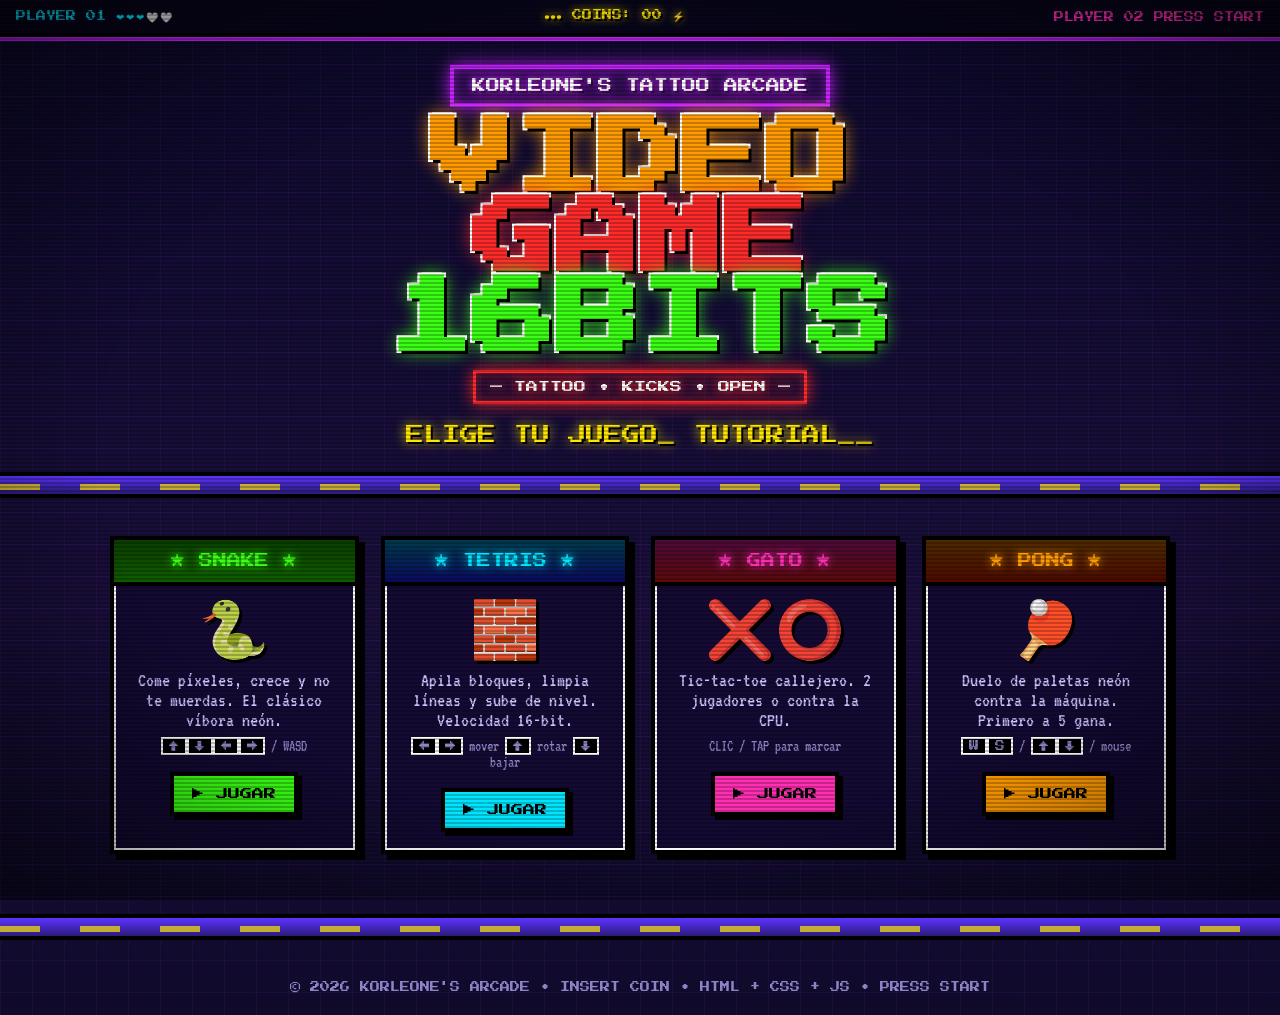
==== index.html @ 412ecea4 "Add files via upload" ====
<!DOCTYPE html>
<html lang="es">
<head>
<meta charset="UTF-8">
<meta name="viewport" content="width=device-width, initial-scale=1.0">
<title>KORLEONE'S ARCADE - VIDEO GAME 16BITS</title>
<link rel="stylesheet" href="css/arcade.css">
</head>
<body>
<div class="hud">
  <div class="p1">PLAYER 01 <span class="hearts">❤❤❤🤍🤍</span></div>
  <div class="coins">●●● COINS: <span id="coins">00</span> ⚡</div>
  <div class="p2">PLAYER 02 <span class="blink">PRESS START</span></div>
</div>

<div class="hero">
  <div class="neon-small">KORLEONE'S TATTOO ARCADE</div>
  <h1 class="main-title">
    <span class="l1">VIDEO</span><br>
    <span class="l2">GAME</span><br>
    <span class="l3">16BITS</span>
  </h1>
  <div class="neon-red">— TATTOO • KICKS • OPEN —</div>
  <div class="subtitle">ELIGE TU JUEGO_ TUTORIAL_</div>
</div>

<div class="street"></div>

<main class="grid">
  <div class="card snake">
    <div class="card-top">★ SNAKE ★</div>
    <div class="card-body">
      <div class="pixel-icon">🐍</div>
      <p>Come píxeles, crece y no te muerdas. El clásico víbora neón.</p>
      <div class="controls-hint"><kbd>↑</kbd><kbd>↓</kbd><kbd>←</kbd><kbd>→</kbd> / WASD</div>
      <a class="play-btn" href="snake.html">▶ JUGAR</a>
    </div>
  </div>

  <div class="card tetris">
    <div class="card-top">★ TETRIS ★</div>
    <div class="card-body">
      <div class="pixel-icon">🧱</div>
      <p>Apila bloques, limpia líneas y sube de nivel. Velocidad 16-bit.</p>
      <div class="controls-hint"><kbd>←</kbd><kbd>→</kbd> mover <kbd>↑</kbd> rotar <kbd>↓</kbd> bajar</div>
      <a class="play-btn" href="tetris.html">▶ JUGAR</a>
    </div>
  </div>

  <div class="card gato">
    <div class="card-top">★ GATO ★</div>
    <div class="card-body">
      <div class="pixel-icon">❌⭕</div>
      <p>Tic-tac-toe callejero. 2 jugadores o contra la CPU.</p>
      <div class="controls-hint">CLIC / TAP para marcar</div>
      <a class="play-btn" href="gato.html">▶ JUGAR</a>
    </div>
  </div>

  <div class="card pong">
    <div class="card-top">★ PONG ★</div>
    <div class="card-body">
      <div class="pixel-icon">🏓</div>
      <p>Duelo de paletas neón contra la máquina. Primero a 5 gana.</p>
      <div class="controls-hint"><kbd>W</kbd><kbd>S</kbd> / <kbd>↑</kbd><kbd>↓</kbd> / mouse</div>
      <a class="play-btn" href="pong.html">▶ JUGAR</a>
    </div>
  </div>
</main>

<div class="street"></div>
<footer>© 2026 KORLEONE'S ARCADE • INSERT COIN • HTML + CSS + JS • <span class="blink">PRESS START</span></footer>
<script src="js/home.js"></script>
</body>
</html>
---- css/arcade.css ----
@import url('https://fonts.googleapis.com/css2?family=Press+Start+2P&family=VT323&display=swap');

:root{
  --bg:#0e0a2e;
  --bg2:#1a0f3c;
  --brick:#2b1245;
  --purple:#c724ff;
  --pink:#ff2fb3;
  --red:#ff2b2b;
  --orange:#ff9a00;
  --yellow:#ffe600;
  --green:#39ff14;
  --cyan:#00e5ff;
  --white:#fff;
  --pixel-border: 4px solid #000;
}
*{box-sizing:border-box;margin:0;padding:0}
body{
  background:var(--bg);
  color:#fff;
  font-family:'VT323',monospace;
  font-size:20px;
  min-height:100vh;
  overflow-x:hidden;
  background-image:
    linear-gradient(rgba(199,36,255,.08) 1px, transparent 1px),
    linear-gradient(90deg, rgba(199,36,255,.08) 1px, transparent 1px),
    linear-gradient(180deg, #0e0a2e 0%, #1a0f3c 60%, #0f0a2a 100%);
  background-size:32px 32px,32px 32px,100% 100%;
}
body::before{
  content:"";
  position:fixed;inset:0;pointer-events:none;z-index:50;
  background:repeating-linear-gradient(0deg, rgba(0,0,0,.22) 0 2px, transparent 2px 4px);
  mix-blend-mode:multiply;
}
body::after{
  content:"";position:fixed;inset:0;pointer-events:none;z-index:51;
  background:radial-gradient(ellipse at center, transparent 60%, rgba(0,0,0,.5) 100%);
}

.pixel{font-family:'Press Start 2P',monospace}
a{color:inherit;text-decoration:none}

/* TOP HUD */
.hud{
  display:flex;justify-content:space-between;align-items:center;
  padding:10px 16px;
  background:#08061c;
  border-bottom:4px solid #000;
  box-shadow:0 4px 0 var(--purple);
  font-family:'Press Start 2P',monospace;
  font-size:10px;
  position:sticky;top:0;z-index:20;
}
.hud .coins{color:var(--yellow);text-shadow:2px 2px 0 #000,0 0 8px var(--yellow)}
.hud .p1{color:var(--cyan)} .hud .p2{color:var(--pink)}
.blink{animation:blink 1s steps(2) infinite}
@keyframes blink{50%{opacity:0}}
.hearts{letter-spacing:2px}

/* HERO */
.hero{text-align:center;padding:28px 16px 10px;position:relative}
.neon-small{
  font-family:'Press Start 2P',monospace;
  color:#fff;
  text-shadow:0 0 6px var(--purple),0 0 18px var(--purple),2px 2px 0 #000;
  border:4px solid var(--purple);
  display:inline-block;padding:10px 18px;
  background:rgba(199,36,255,.12);
  box-shadow:0 0 18px var(--purple),inset 0 0 12px rgba(199,36,255,.6);
  font-size:14px;margin-bottom:14px;
}
.neon-red{
  font-family:'Press Start 2P',monospace;
  color:#fff;font-size:12px;
  text-shadow:0 0 8px var(--red),0 0 20px var(--red);
  border:3px solid var(--red);
  display:inline-block;padding:8px 14px;margin:10px 0;
  box-shadow:0 0 16px var(--red),inset 0 0 10px rgba(255,43,43,.5);
  background:rgba(255,43,43,.08);
}
.main-title{
  font-family:'Press Start 2P',monospace;
  font-weight:900;line-height:.95;
  font-size:clamp(36px,8vw,84px);
  -webkit-text-stroke:2px #000;
  paint-order:stroke fill;
}
.main-title .l1{color:var(--orange);text-shadow:3px 3px 0 #000, -2px -2px 0 #fff, 2px -2px 0 #fff, -2px 2px 0 #fff, 0 0 18px var(--orange)}
.main-title .l2{color:var(--red);text-shadow:3px 3px 0 #000, -2px -2px 0 #fff, 2px -2px 0 #fff, -2px 2px 0 #fff, 0 0 18px var(--red)}
.main-title .l3{color:var(--green);text-shadow:3px 3px 0 #000, -2px -2px 0 #fff, 2px -2px 0 #fff, -2px 2px 0 #fff, 0 0 18px var(--green)}
.subtitle{font-family:'Press Start 2P',monospace;color:var(--yellow);margin-top:12px;font-size:clamp(10px,2.5vw,18px);text-shadow:2px 2px 0 #000,0 0 12px var(--yellow)}
.subtitle::after{content:"_";animation:blink 1s steps(2) infinite}

/* STREET FLOOR */
.street{
  height:26px;background:linear-gradient(180deg,#5d33ff 0%,#2a1a7a 100%);
  border-top:4px solid #000;border-bottom:4px solid #000;
  margin:18px 0;position:relative;
}
.street::after{
  content:"";position:absolute;top:8px;left:0;right:0;height:6px;
  background:repeating-linear-gradient(90deg,var(--yellow) 0 40px,transparent 40px 80px);
  opacity:.7;
}

/* GAME GRID */
.grid{
  display:grid;grid-template-columns:repeat(auto-fit,minmax(240px,1fr));
  gap:22px;padding:20px;max-width:1100px;margin:0 auto 40px;
}
.card{
  background:#140a33;
  border:4px solid #000;
  box-shadow:6px 6px 0 #000, 0 0 0 2px #fff inset;
  padding:0;position:relative;overflow:hidden;
  transition:transform .15s steps(3);
}
.card:hover{transform:translateY(-6px) scale(1.02)}
.card-top{padding:14px;text-align:center;border-bottom:4px solid #000;font-family:'Press Start 2P',monospace;font-size:14px}
.card.snake .card-top{background:linear-gradient(180deg,#0a3d00,#0f5d00);color:var(--green);text-shadow:0 0 10px var(--green)}
.card.tetris .card-top{background:linear-gradient(180deg,#003a4d,#0a0a5d);color:var(--cyan);text-shadow:0 0 10px var(--cyan)}
.card.gato .card-top{background:linear-gradient(180deg,#4d0a3a,#5d0a0a);color:var(--pink);text-shadow:0 0 10px var(--pink)}
.card.pong .card-top{background:linear-gradient(180deg,#4d2a00,#4d0a00);color:var(--orange);text-shadow:0 0 10px var(--orange)}
.card-body{padding:18px;text-align:center}
.pixel-icon{
  font-size:56px;line-height:1;filter:drop-shadow(3px 3px 0 #000);
  image-rendering:pixelated;
  display:inline-block;margin-bottom:10px;
  animation:float 2s steps(4) infinite;
}
@keyframes float{50%{transform:translateY(-6px)}}
.card p{color:#cbbfff;min-height:48px}
.controls-hint{font-size:16px;color:#8f83c7;margin:8px 0}
.play-btn{
  display:inline-block;margin-top:10px;
  font-family:'Press Start 2P',monospace;font-size:12px;
  background:var(--yellow);color:#000;
  border:4px solid #000;box-shadow:4px 4px 0 #000;
  padding:12px 18px;cursor:pointer;
}
.play-btn:hover{background:#fff;box-shadow:4px 4px 0 #000,0 0 14px var(--yellow)}
.card.snake .play-btn{background:var(--green)}
.card.tetris .play-btn{background:var(--cyan)}
.card.gato .play-btn{background:var(--pink)}
.card.pong .play-btn{background:var(--orange)}

/* GAME PAGE LAYOUT */
.wrap{max-width:1000px;margin:0 auto;padding:20px}
.back{
  display:inline-block;font-family:'Press Start 2P',monospace;font-size:11px;
  background:#000;color:var(--yellow);border:3px solid var(--yellow);
  padding:10px 14px;margin-bottom:16px;box-shadow:0 0 12px rgba(255,230,0,.6);
}
.back:hover{background:var(--yellow);color:#000}
.game-title{
  font-family:'Press Start 2P',monospace;text-align:center;
  font-size:clamp(18px,4vw,32px);margin:6px 0 14px;
  text-shadow:3px 3px 0 #000;
}
.scorebar{
  display:flex;gap:12px;justify-content:center;flex-wrap:wrap;
  font-family:'Press Start 2P',monospace;font-size:11px;margin-bottom:14px;
}
.scorebar div{background:#000;border:3px solid #fff;padding:8px 12px;box-shadow:4px 4px 0 #000}
.stage{
  background:#08061c;border:4px solid #000;
  box-shadow:6px 6px 0 #000,0 0 24px rgba(199,36,255,.6);
  padding:16px;display:flex;flex-direction:column;align-items:center;gap:12px;
}
canvas{background:#000;border:4px solid #222;image-rendering:pixelated;max-width:100%;height:auto;touch-action:none}
.btn-row{display:flex;gap:10px;flex-wrap:wrap;justify-content:center}
.arcade-btn{
  font-family:'Press Start 2P',monospace;font-size:11px;
  border:4px solid #000;box-shadow:4px 4px 0 #000;
  padding:12px 16px;background:var(--purple);color:#fff;cursor:pointer;
}
.arcade-btn:active{transform:translate(2px,2px);box-shadow:2px 2px 0 #000}
.arcade-btn.green{background:var(--green);color:#000}
.arcade-btn.yellow{background:var(--yellow);color:#000}
.arcade-btn.cyan{background:var(--cyan);color:#000}
.overlay{
  position:fixed;inset:0;background:rgba(0,0,0,.75);
  display:none;align-items:center;justify-content:center;z-index:100;padding:20px;
}
.overlay.show{display:flex}
.overlay-box{
  background:#140a33;border:4px solid #fff;box-shadow:0 0 30px var(--pink);
  padding:28px;text-align:center;font-family:'Press Start 2P',monospace;
}
.overlay-box h2{margin-bottom:12px}
.mobile-pad{display:grid;grid-template-columns:repeat(3,64px);gap:8px;justify-content:center;margin-top:8px}
.mobile-pad button{
  height:56px;font-size:22px;background:#222;color:#fff;
  border:3px solid #fff;box-shadow:3px 3px 0 #000;
}
footer{text-align:center;padding:24px;color:#8f83c7;font-family:'Press Start 2P',monospace;font-size:10px}
kbd{background:#000;border:2px solid #fff;padding:2px 6px;font-family:'Press Start 2P',monospace;font-size:10px}
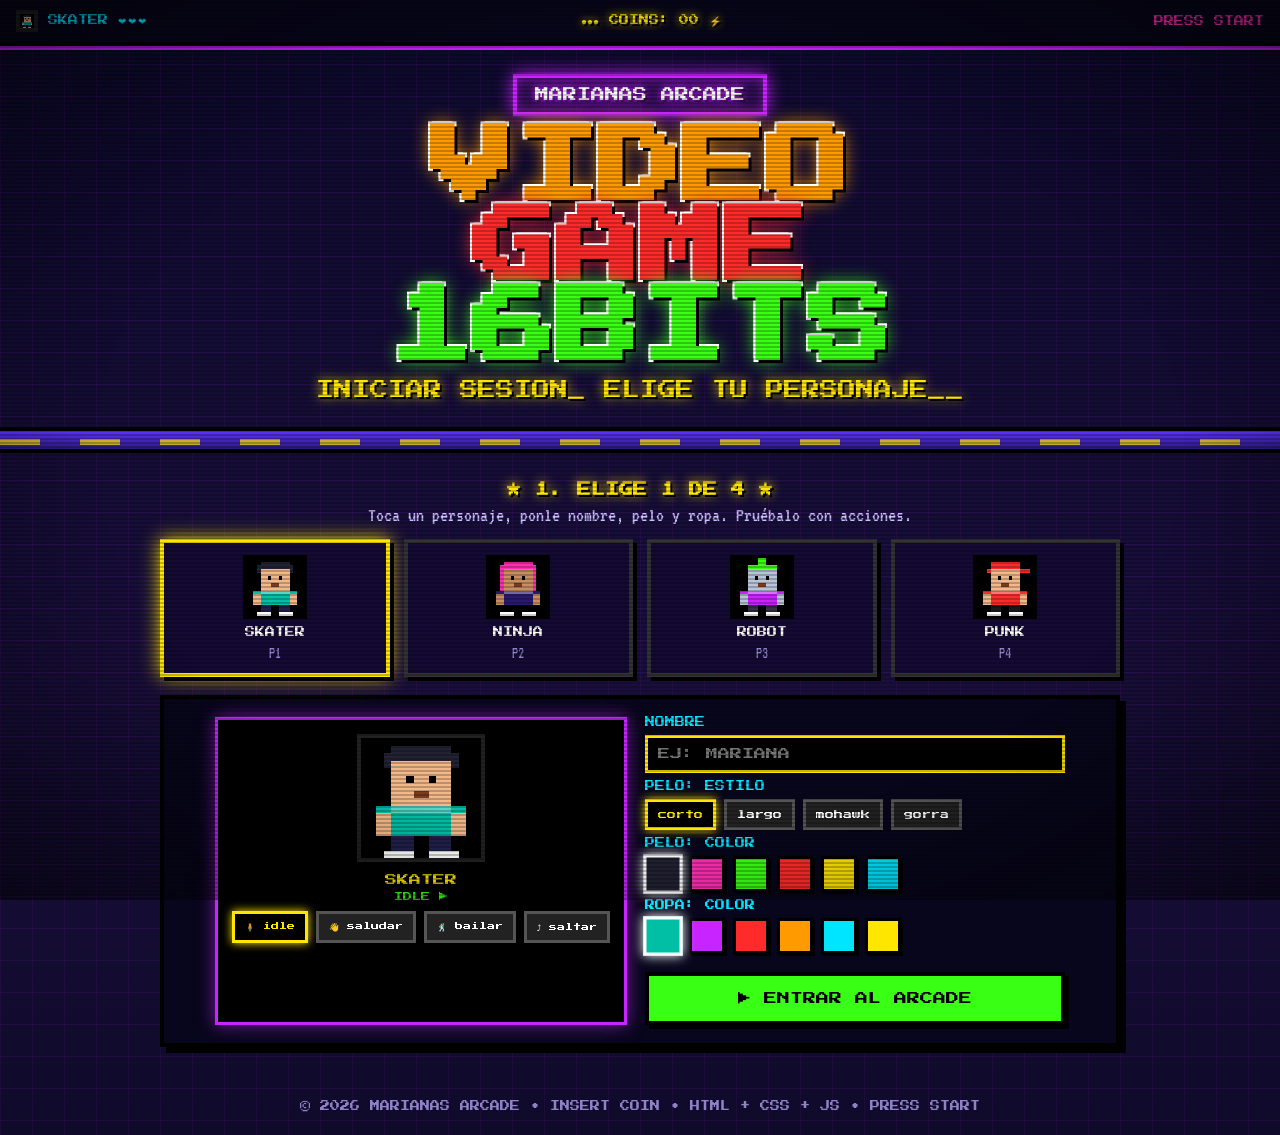
==== commit 070b5e12: "Add files via upload" ====
--- a/index.html
+++ b/index.html
@@ -3,73 +3,86 @@
 <head>
 <meta charset="UTF-8">
 <meta name="viewport" content="width=device-width, initial-scale=1.0">
-<title>KORLEONE'S ARCADE - VIDEO GAME 16BITS</title>
+<title>MARIANAS ARCADE - VIDEO GAME 16BITS</title>
 <link rel="stylesheet" href="css/arcade.css">
 </head>
 <body>
 <div class="hud">
-  <div class="p1">PLAYER 01 <span class="hearts">❤❤❤🤍🤍</span></div>
+  <div class="p1"><canvas id="hudMini" width="16" height="16" style="width:22px;height:22px;image-rendering:pixelated;vertical-align:middle;background:#000"></canvas> <span id="hudPlayerName">INVITADO</span> <span class="hearts">❤❤❤</span></div>
   <div class="coins">●●● COINS: <span id="coins">00</span> ⚡</div>
-  <div class="p2">PLAYER 02 <span class="blink">PRESS START</span></div>
+  <div class="p2"><button id="logoutBtn" class="mini-btn" style="display:none">CAMBIAR PJ</button><span class="blink">PRESS START</span></div>
 </div>
 
-<div class="hero">
-  <div class="neon-small">KORLEONE'S TATTOO ARCADE</div>
-  <h1 class="main-title">
-    <span class="l1">VIDEO</span><br>
-    <span class="l2">GAME</span><br>
-    <span class="l3">16BITS</span>
-  </h1>
-  <div class="neon-red">— TATTOO • KICKS • OPEN —</div>
-  <div class="subtitle">ELIGE TU JUEGO_ TUTORIAL_</div>
+<!-- PANTALLA 1: LOGIN / ELIGE PERSONAJE -->
+<div id="loginScreen">
+  <div class="hero">
+    <div class="neon-small">MARIANAS ARCADE</div>
+    <h1 class="main-title"><span class="l1">VIDEO</span><br><span class="l2">GAME</span><br><span class="l3">16BITS</span></h1>
+    <div class="subtitle">INICIAR SESION_ ELIGE TU PERSONAJE_</div>
+  </div>
+  <div class="street"></div>
+  <section class="wrap char-section">
+    <h2 class="pixel section-title">★ 1. ELIGE 1 DE 4 ★</h2>
+    <p class="char-sub">Toca un personaje, ponle nombre, pelo y ropa. Pruébalo con acciones.</p>
+    <div class="char-grid" id="charGrid"></div>
+    <div class="custom-panel">
+      <div class="preview-box">
+        <canvas id="bigPreview" width="16" height="16"></canvas>
+        <div id="previewName" class="pixel">SKATER</div>
+        <div class="preview-tag" id="actionTag">IDLE</div>
+        <div class="opt-row center" id="actionRow" style="justify-content:center;margin-top:10px"></div>
+      </div>
+      <div class="custom-controls">
+        <label class="pixel small-label">NOMBRE</label>
+        <input id="inpName" maxlength="10" placeholder="EJ: MARIANA" autocomplete="off">
+        <label class="pixel small-label">PELO: ESTILO</label>
+        <div class="opt-row" id="hairStyles"></div>
+        <label class="pixel small-label">PELO: COLOR</label>
+        <div class="opt-row" id="hairColors"></div>
+        <label class="pixel small-label">ROPA: COLOR</label>
+        <div class="opt-row" id="shirtColors"></div>
+        <button class="arcade-btn green big-enter" id="enterBtn">▶ ENTRAR AL ARCADE</button>
+      </div>
+    </div>
+  </section>
 </div>
 
-<div class="street"></div>
+<!-- PANTALLA 2: JUEGOS -->
+<div id="arcadeScreen" style="display:none">
+  <div class="hero small-hero">
+    <div class="neon-small">MARIANAS ARCADE</div>
+    <h1 class="main-title small">BIENVENIDO <span id="welcomeName" style="color:#ffe600">PLAYER</span></h1>
+    <div class="subtitle">ELIGE TU JUEGO_</div>
+    <div class="welcome-row"><canvas id="welcomeMini" width="16" height="16"></canvas><span id="welcomeInfo" class="pixel" style="font-size:10px"></span></div>
+  </div>
+  <div class="street"></div>
+  <main class="grid">
+    <div class="card snake">
+      <div class="card-top">★ SNAKE ★</div>
+      <div class="card-body"><div class="pixel-icon">🐍</div><p>Come píxeles, crece y no te muerdas.</p><div class="controls-hint"><kbd>↑</kbd><kbd>↓</kbd><kbd>←</kbd><kbd>→</kbd> / WASD</div><a class="play-btn" href="snake.html">▶ JUGAR</a></div>
+    </div>
+    <div class="card tetris">
+      <div class="card-top">★ TETRIS ★</div>
+      <div class="card-body"><div class="pixel-icon">🧱</div><p>Apila bloques y limpia líneas.</p><div class="controls-hint"><kbd>←</kbd><kbd>→</kbd> <kbd>↑</kbd> rotar</div><a class="play-btn" href="tetris.html">▶ JUGAR</a></div>
+    </div>
+    <div class="card gato">
+      <div class="card-top">★ GATO ★</div>
+      <div class="card-body"><div class="pixel-icon">❌⭕</div><p>Tic-tac-toe vs CPU o 2P.</p><div class="controls-hint">CLIC / TAP</div><a class="play-btn" href="gato.html">▶ JUGAR</a></div>
+    </div>
+    <div class="card pong">
+      <div class="card-top">★ PONG ★</div>
+      <div class="card-body"><div class="pixel-icon">🏓</div><p>Duelo neón, primero a 5.</p><div class="controls-hint"><kbd>W</kbd><kbd>S</kbd> / mouse</div><a class="play-btn" href="pong.html">▶ JUGAR</a></div>
+    </div>
+    <div class="card crossy">
+      <div class="card-top">★ CROSSY ROAD ★</div>
+      <div class="card-body"><div class="pixel-icon">🐤</div><p>El pollito cruza la calle. Esquiva autos.</p><div class="controls-hint"><kbd>↑</kbd><kbd>↓</kbd><kbd>←</kbd><kbd>→</kbd> cruzar</div><a class="play-btn" href="crossy.html">▶ JUGAR</a></div>
+    </div>
+  </main>
+  <div class="street"></div>
+</div>
 
-<main class="grid">
-  <div class="card snake">
-    <div class="card-top">★ SNAKE ★</div>
-    <div class="card-body">
-      <div class="pixel-icon">🐍</div>
-      <p>Come píxeles, crece y no te muerdas. El clásico víbora neón.</p>
-      <div class="controls-hint"><kbd>↑</kbd><kbd>↓</kbd><kbd>←</kbd><kbd>→</kbd> / WASD</div>
-      <a class="play-btn" href="snake.html">▶ JUGAR</a>
-    </div>
-  </div>
-
-  <div class="card tetris">
-    <div class="card-top">★ TETRIS ★</div>
-    <div class="card-body">
-      <div class="pixel-icon">🧱</div>
-      <p>Apila bloques, limpia líneas y sube de nivel. Velocidad 16-bit.</p>
-      <div class="controls-hint"><kbd>←</kbd><kbd>→</kbd> mover <kbd>↑</kbd> rotar <kbd>↓</kbd> bajar</div>
-      <a class="play-btn" href="tetris.html">▶ JUGAR</a>
-    </div>
-  </div>
-
-  <div class="card gato">
-    <div class="card-top">★ GATO ★</div>
-    <div class="card-body">
-      <div class="pixel-icon">❌⭕</div>
-      <p>Tic-tac-toe callejero. 2 jugadores o contra la CPU.</p>
-      <div class="controls-hint">CLIC / TAP para marcar</div>
-      <a class="play-btn" href="gato.html">▶ JUGAR</a>
-    </div>
-  </div>
-
-  <div class="card pong">
-    <div class="card-top">★ PONG ★</div>
-    <div class="card-body">
-      <div class="pixel-icon">🏓</div>
-      <p>Duelo de paletas neón contra la máquina. Primero a 5 gana.</p>
-      <div class="controls-hint"><kbd>W</kbd><kbd>S</kbd> / <kbd>↑</kbd><kbd>↓</kbd> / mouse</div>
-      <a class="play-btn" href="pong.html">▶ JUGAR</a>
-    </div>
-  </div>
-</main>
-
-<div class="street"></div>
-<footer>© 2026 KORLEONE'S ARCADE • INSERT COIN • HTML + CSS + JS • <span class="blink">PRESS START</span></footer>
+<footer>© 2026 MARIANAS ARCADE • INSERT COIN • HTML + CSS + JS • <span class="blink">PRESS START</span></footer>
+<script src="js/player.js"></script>
 <script src="js/home.js"></script>
 </body>
 </html>
--- a/css/arcade.css
+++ b/css/arcade.css
@@ -111,36 +111,49 @@
   gap:22px;padding:20px;max-width:1100px;margin:0 auto 40px;
 }
 .card{
-  background:#140a33;
   border:4px solid #000;
-  box-shadow:6px 6px 0 #000, 0 0 0 2px #fff inset;
+  box-shadow:8px 8px 0 #000;
   padding:0;position:relative;overflow:hidden;
   transition:transform .15s steps(3);
 }
 .card:hover{transform:translateY(-6px) scale(1.02)}
 .card-top{padding:14px;text-align:center;border-bottom:4px solid #000;font-family:'Press Start 2P',monospace;font-size:14px}
-.card.snake .card-top{background:linear-gradient(180deg,#0a3d00,#0f5d00);color:var(--green);text-shadow:0 0 10px var(--green)}
-.card.tetris .card-top{background:linear-gradient(180deg,#003a4d,#0a0a5d);color:var(--cyan);text-shadow:0 0 10px var(--cyan)}
-.card.gato .card-top{background:linear-gradient(180deg,#4d0a3a,#5d0a0a);color:var(--pink);text-shadow:0 0 10px var(--pink)}
-.card.pong .card-top{background:linear-gradient(180deg,#4d2a00,#4d0a00);color:var(--orange);text-shadow:0 0 10px var(--orange)}
-.card-body{padding:18px;text-align:center}
+.card.snake{background:linear-gradient(180deg,#0f4d0f 0%,#140a33 75%);border-color:var(--green);box-shadow:8px 8px 0 #000,0 0 26px rgba(57,255,20,.55)}
+.card.snake .card-top{background:linear-gradient(180deg,#1f9d1f,#0a3d00);color:#eaffea;text-shadow:0 0 10px var(--green),2px 2px 0 #000}
+.card.tetris{background:linear-gradient(180deg,#0a3560 0%,#140a33 75%);border-color:var(--cyan);box-shadow:8px 8px 0 #000,0 0 26px rgba(0,229,255,.55)}
+.card.tetris .card-top{background:linear-gradient(180deg,#00aacc,#0a0a5d);color:#eaffff;text-shadow:0 0 10px var(--cyan),2px 2px 0 #000}
+.card.gato{background:linear-gradient(180deg,#5d0a45 0%,#140a33 75%);border-color:var(--pink);box-shadow:8px 8px 0 #000,0 0 26px rgba(255,47,179,.55)}
+.card.gato .card-top{background:linear-gradient(180deg,#c7247a,#5d0a0a);color:#ffeaf6;text-shadow:0 0 10px var(--pink),2px 2px 0 #000}
+.card.pong{background:linear-gradient(180deg,#5d3200 0%,#140a33 75%);border-color:var(--orange);box-shadow:8px 8px 0 #000,0 0 26px rgba(255,154,0,.55)}
+.card.pong .card-top{background:linear-gradient(180deg,#cc6a00,#4d0a00);color:#fff3e0;text-shadow:0 0 10px var(--orange),2px 2px 0 #000}
+.card.crossy{background:linear-gradient(180deg,#5d5d00 0%,#140a33 75%);border-color:var(--yellow);box-shadow:8px 8px 0 #000,0 0 26px rgba(255,230,0,.55)}
+.card.crossy .card-top{background:linear-gradient(180deg,#9d9d00,#5d3d00);color:#fffde0;text-shadow:0 0 10px var(--yellow),2px 2px 0 #000}
+.card.crossy .play-btn{background:var(--yellow)}
+.card-body{padding:18px;text-align:center;background:rgba(0,0,0,.35)}
 .pixel-icon{
   font-size:56px;line-height:1;filter:drop-shadow(3px 3px 0 #000);
-  image-rendering:pixelated;
+  image-rendering:pixelated;background:rgba(0,0,0,.5);
+  border:3px solid rgba(255,255,255,.35);border-radius:12px;
+  padding:10px 14px;
   display:inline-block;margin-bottom:10px;
   animation:float 2s steps(4) infinite;
 }
+.card.snake .pixel-icon{box-shadow:0 0 18px rgba(57,255,20,.7)}
+.card.tetris .pixel-icon{box-shadow:0 0 18px rgba(0,229,255,.7)}
+.card.gato .pixel-icon{box-shadow:0 0 18px rgba(255,47,179,.7)}
+.card.pong .pixel-icon{box-shadow:0 0 18px rgba(255,154,0,.7)}
+.card.crossy .pixel-icon{box-shadow:0 0 18px rgba(255,230,0,.7)}
 @keyframes float{50%{transform:translateY(-6px)}}
-.card p{color:#cbbfff;min-height:48px}
-.controls-hint{font-size:16px;color:#8f83c7;margin:8px 0}
+.card p{color:#fff;min-height:48px;text-shadow:1px 1px 0 #000}
+.controls-hint{font-size:16px;color:#e8e2ff;margin:8px 0}
 .play-btn{
   display:inline-block;margin-top:10px;
   font-family:'Press Start 2P',monospace;font-size:12px;
   background:var(--yellow);color:#000;
-  border:4px solid #000;box-shadow:4px 4px 0 #000;
+  border:4px solid #000;box-shadow:4px 4px 0 #000,0 0 14px rgba(255,255,255,.35);
   padding:12px 18px;cursor:pointer;
 }
-.play-btn:hover{background:#fff;box-shadow:4px 4px 0 #000,0 0 14px var(--yellow)}
+.play-btn:hover{background:#fff;box-shadow:4px 4px 0 #000,0 0 20px var(--yellow);transform:scale(1.05)}
 .card.snake .play-btn{background:var(--green)}
 .card.tetris .play-btn{background:var(--cyan)}
 .card.gato .play-btn{background:var(--pink)}
@@ -197,3 +210,47 @@
 }
 footer{text-align:center;padding:24px;color:#8f83c7;font-family:'Press Start 2P',monospace;font-size:10px}
 kbd{background:#000;border:2px solid #fff;padding:2px 6px;font-family:'Press Start 2P',monospace;font-size:10px}
+
+/* CHARACTER SELECT */
+.section-title{font-size:14px;color:var(--yellow);text-shadow:2px 2px 0 #000,0 0 12px var(--yellow);text-align:center;margin:6px 0 8px}
+.section-title.center{max-width:1100px;margin:10px auto 0}
+.char-sub{text-align:center;color:#cbbfff;margin-bottom:14px}
+.char-section{padding-top:6px}
+.char-grid{display:grid;grid-template-columns:repeat(auto-fit,minmax(130px,1fr));gap:14px;margin-bottom:18px}
+.char-card{
+  background:#140a33;border:4px solid #333;box-shadow:4px 4px 0 #000;
+  padding:12px 8px;display:flex;flex-direction:column;align-items:center;gap:8px;
+  cursor:pointer;font-family:'Press Start 2P',monospace;font-size:10px;color:#fff;
+}
+.char-card canvas{width:64px;height:64px;image-rendering:pixelated;background:#000;border:3px solid #000}
+.char-card small{color:#8f83c7;font-family:'VT323',monospace;font-size:16px}
+.char-card:hover{border-color:#fff}
+.char-card.selected{border-color:var(--yellow);box-shadow:4px 4px 0 #000,0 0 18px var(--yellow)}
+.custom-panel{
+  display:flex;gap:18px;flex-wrap:wrap;justify-content:center;
+  background:#08061c;border:4px solid #000;box-shadow:6px 6px 0 #000;
+  padding:18px;margin-bottom:10px;
+}
+.preview-box{text-align:center;background:#000;border:3px solid var(--purple);padding:14px;min-width:180px;box-shadow:0 0 16px rgba(199,36,255,.6)}
+.preview-box canvas{width:128px;height:128px;image-rendering:pixelated}
+.preview-box .pixel{font-size:12px;margin-top:8px;color:var(--yellow)}
+.preview-tag{font-family:'Press Start 2P',monospace;font-size:9px;color:var(--green);margin-top:6px}
+.custom-controls{min-width:260px;max-width:420px;flex:1;display:flex;flex-direction:column;gap:8px}
+.small-label{font-size:10px;color:var(--cyan)}
+#inpName{
+  font-family:'Press Start 2P',monospace;font-size:12px;padding:10px;
+  background:#000;color:var(--yellow);border:3px solid var(--yellow);outline:none;
+}
+.opt-row{display:flex;gap:8px;flex-wrap:wrap}
+.opt{font-family:'Press Start 2P',monospace;font-size:9px;background:#222;color:#fff;border:3px solid #555;padding:8px 10px;cursor:pointer}
+.opt.active{border-color:var(--yellow);background:#000;color:var(--yellow);box-shadow:0 0 10px var(--yellow)}
+.sw{width:36px;height:36px;border:3px solid #000;box-shadow:2px 2px 0 #000;cursor:pointer}
+.sw.active{border-color:#fff;box-shadow:0 0 10px #fff;transform:scale(1.1)}
+/* LOGIN FLOW */
+.mini-btn{font-family:'Press Start 2P',monospace;font-size:8px;background:#000;color:var(--yellow);border:2px solid var(--yellow);padding:4px 8px;margin-right:8px;cursor:pointer}
+.big-enter{font-size:13px;margin-top:10px;width:100%;padding:16px}
+.small-hero{padding:18px 16px 6px}
+.main-title.small{font-size:clamp(16px,4vw,30px)}
+.welcome-row{display:flex;align-items:center;justify-content:center;gap:10px;margin-top:10px}
+.welcome-row canvas{width:48px;height:48px;image-rendering:pixelated;background:#000;border:3px solid var(--yellow)}
+#actionRow .opt{font-size:8px}
